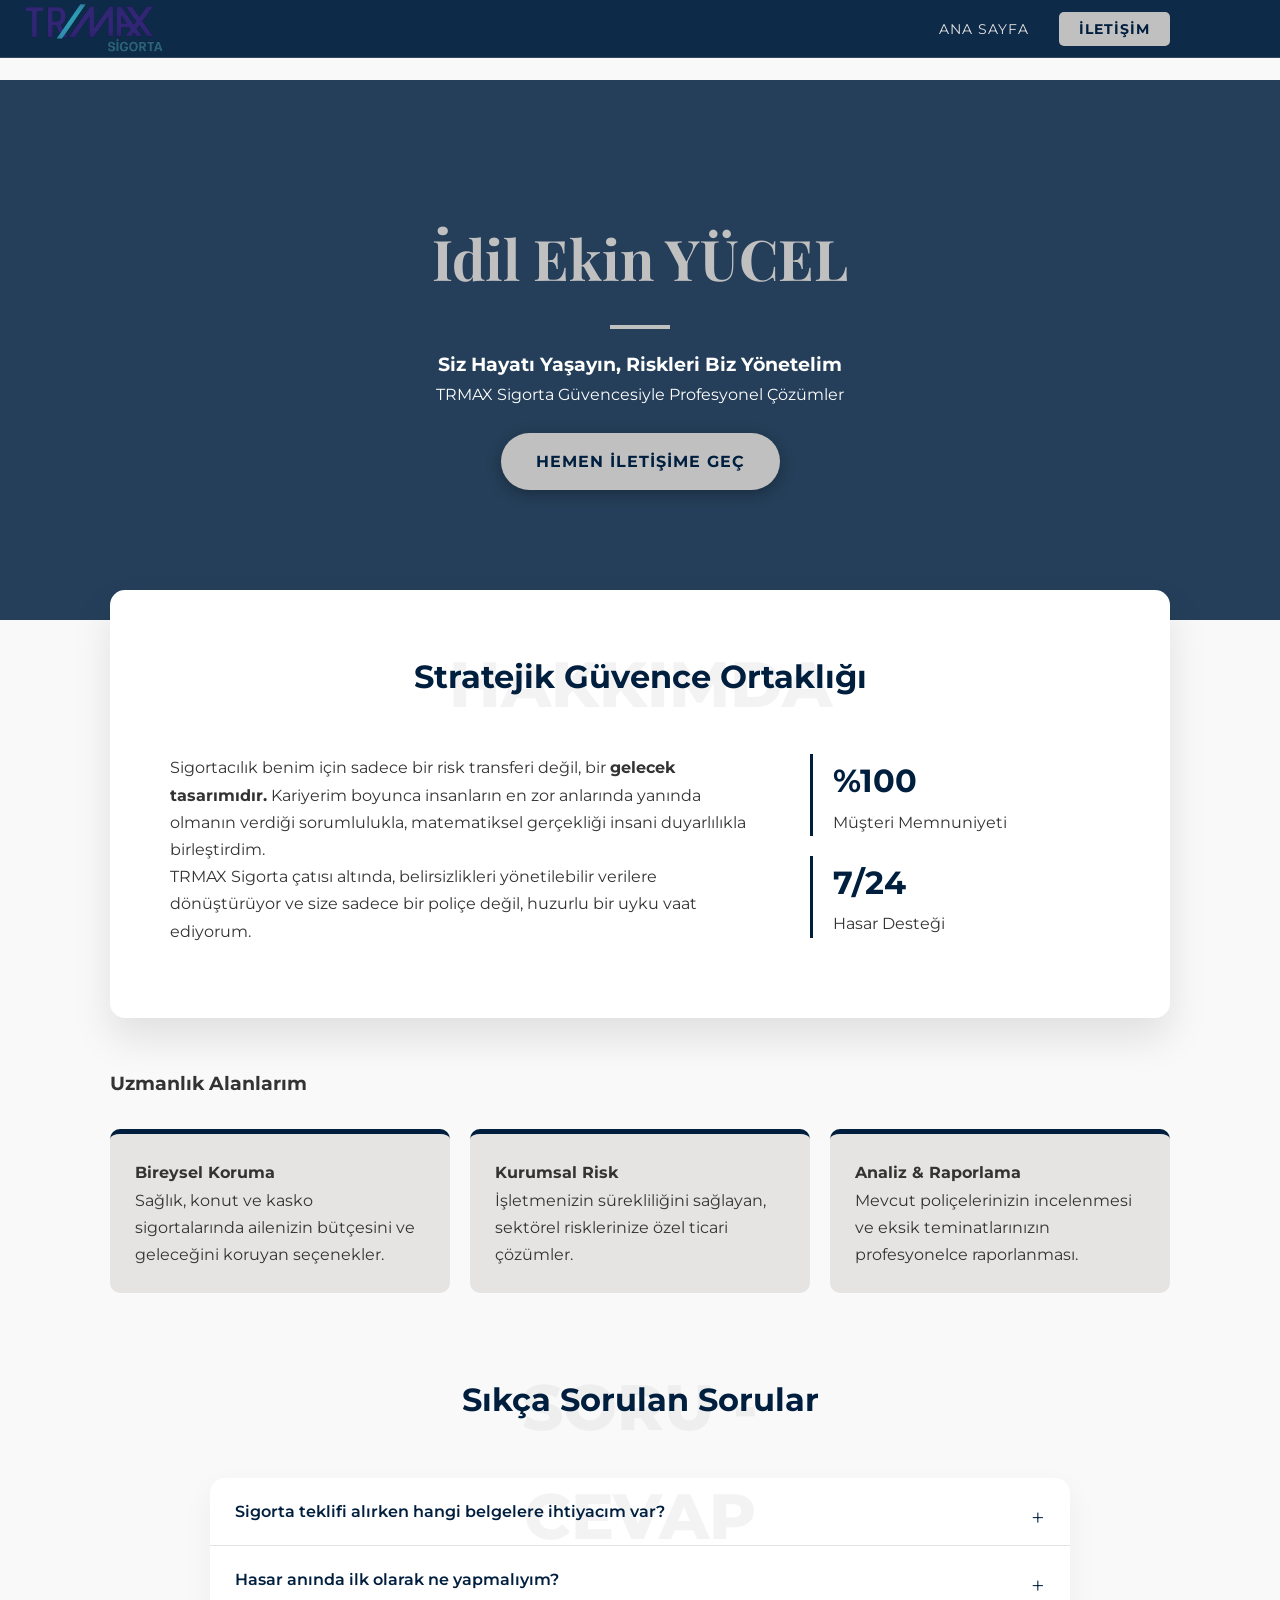
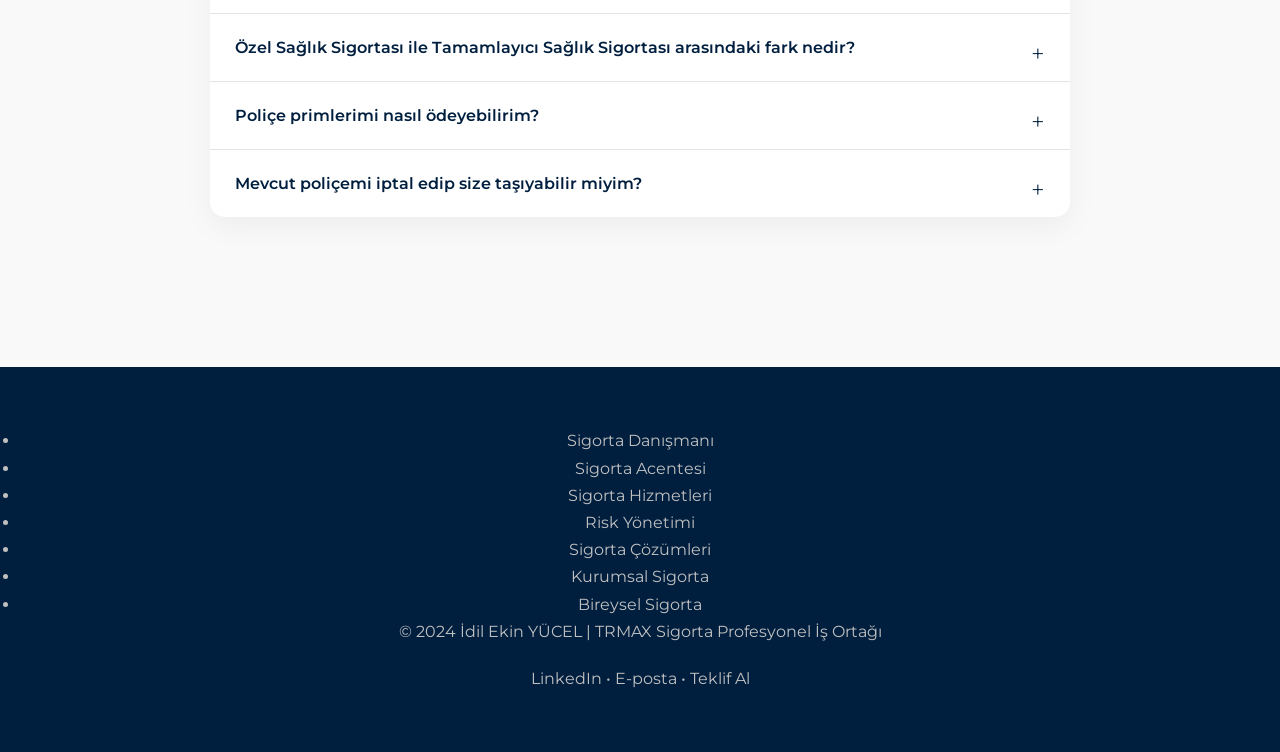
==== index.html @ 64716ee7 "ilk yükleme" ====
<!DOCTYPE html>
<html lang="tr">

<head>
    <meta charset="UTF-8">
    <meta name="viewport" content="width=device-width, initial-scale=1.0">

    <title>İdil Ekin Yücel | Sigorta ve Risk Yönetimi Danışmanı</title>
    <meta name="description"
        content="İdil Ekin Yücel, TRMAX Sigorta güvencesiyle bireysel ve kurumsal sigorta çözümleri sunan profesyonel risk yönetimi danışmanıdır.">
    <meta name="keywords"
        content="sigorta, kasko, trafik sigortası, tamamlayıcı sağlık sigortası, özel sağlık sigortası, konut sigortası, DASK, risk yönetimi">
    <meta name="author" content="İdil Ekin Yücel">
    <meta name="robots" content="index, follow">


    <link rel="canonical" href="https://www.idilekinyucel.com/">


    <meta property="og:title" content="İdil Ekin Yücel | Sigorta ve Risk Yönetimi Danışmanı">
    <meta property="og:description"
        content="Siz hayatı yaşayın, riskleri biz yönetelim. TRMAX Sigorta güvencesiyle profesyonel sigorta çözümleri.">
    <meta property="og:type" content="website">
    <meta property="og:url" content="https://www.idilekinyucel.com/">
    <meta property="og:image" content="https://www.idilekinyucel.com/assets/og-image.jpg">


    <meta name="twitter:card" content="summary_large_image">
    <meta name="twitter:title" content="İdil Ekin Yücel | Sigorta Danışmanı">
    <meta name="twitter:description"
        content="Bireysel ve kurumsal sigorta çözümleriyle risklerinizi güvence altına alın.">
    <meta name="twitter:image" content="https://www.idilekinyucel.com/assets/og-image.jpg">


    <link rel="icon" href="/favicon.ico" type="image/x-icon">


    <link rel="preconnect" href="https://fonts.googleapis.com">
    <link rel="preconnect" href="https://fonts.gstatic.com" crossorigin>
    <link
        href="https://fonts.googleapis.com/css2?family=Montserrat:wght@300;400;700&family=Playfair+Display:wght@700&display=swap"
        rel="stylesheet">
    <link rel="stylesheet" href="style.css">
    <link
        href="https://fonts.googleapis.com/css2?family=Montserrat:wght@300;400;700&family=Playfair+Display:wght@700&display=swap"
        rel="stylesheet">
    <meta name="robots" content="index, follow">
    <link rel="canonical" href="https://www.idilekinyucel.com/">
    <meta name="keywords" content="
sigorta danışmanı, 
kasko sigortası, 
trafik sigortası, 
tamamlayıcı sağlık sigortası, 
özel sağlık sigortası, 
konut sigortası, 
DASK, 
risk yönetimi,
İdil Ekin Yücel
">

    <script type="application/ld+json">
{
  "@context": "https://schema.org",
  "@type": "InsuranceAgency",
  "name": "İdil Ekin Yücel",
  "url": "https://www.idilekinyucel.com",
  "logo": "https://www.idilekinyucel.com/assets/logo.png",
  "description": "TRMAX Sigorta güvencesiyle bireysel ve kurumsal sigorta çözümleri.",
  "address": {
    "@type": "PostalAddress",
    "addressLocality": "İstanbul",
    "addressCountry": "TR"
  }
}
</script>


</head>

<body>
    <nav class="navbar">
        <div class="nav-container">
            <a href="index.html" class="nav-logo"><img src="./assests/logo.png" alt="" id="logo"></a>

            <div class="menu-icon" id="menuBtn">
                <div class="bar"></div>
                <div class="bar"></div>
                <div class="bar"></div>
            </div>

            <ul class="nav-links" id="navLinks">
                <li><a href="index.html">Ana Sayfa</a></li>

                <li><a href="iletisim.html" class="nav-btn">İletişim</a></li>
            </ul>
        </div>
    </nav>

    <header>
        <div class="overlay"></div>
        <div class="header-content">
            <h1>İdil Ekin YÜCEL</h1>
            <div class="divider"></div>
            <h3>Siz Hayatı Yaşayın, Riskleri Biz Yönetelim</h3>
            <p>TRMAX Sigorta Güvencesiyle Profesyonel Çözümler</p>

            <a href="https://wa.me/905382424696?text=Merhaba%20İdil%20Hanım,%20sigorta%20teklifi%20almak%20istiyorum."
                target="_blank" class="main-cta-btn">Hemen İletişime Geç</a>
        </div>
    </header>

    <main>
        <section class="about-section">
            <div class="section-title">
                <h2>Stratejik Güvence Ortaklığı</h2>
                <span>Hakkımda</span>
            </div>
            <div class="about-grid">
                <div class="about-text">
                    <p>Sigortacılık benim için sadece bir risk transferi değil, bir <strong>gelecek
                            tasarımıdır.</strong> Kariyerim boyunca insanların en zor anlarında yanında olmanın verdiği
                        sorumlulukla, matematiksel gerçekliği insani duyarlılıkla birleştirdim.</p>
                    <p>TRMAX Sigorta çatısı altında, belirsizlikleri yönetilebilir verilere dönüştürüyor ve size sadece
                        bir poliçe değil, huzurlu bir uyku vaat ediyorum.</p>
                </div>
                <div class="about-stats">
                    <div class="stat-item"><strong>%100</strong> <span>Müşteri Memnuniyeti</span></div>
                    <div class="stat-item"><strong>7/24</strong> <span>Hasar Desteği</span></div>
                </div>
            </div>
        </section>

        <section class="services-section">
            <div class="a1">
                <h3>Uzmanlık Alanlarım</h3>
                <div class="service-cards">
                    <div class="card">
                        <h4>Bireysel Koruma</h4>
                        <p>Sağlık, konut ve kasko sigortalarında ailenizin bütçesini ve geleceğini koruyan seçenekler.
                        </p>
                    </div>
                    <div class="card">
                        <h4>Kurumsal Risk</h4>
                        <p>İşletmenizin sürekliliğini sağlayan, sektörel risklerinize özel ticari çözümler.</p>
                    </div>
                    <div class="card">
                        <h4>Analiz & Raporlama</h4>
                        <p>Mevcut poliçelerinizin incelenmesi ve eksik teminatlarınızın profesyonelce raporlanması.</p>
                    </div>
                </div>
            </div>
        </section>

        <section class="faq-section">
            <div class="section-title">
                <h2>Sıkça Sorulan Sorular</h2>
                <span>Soru - Cevap</span>
            </div>

            <div class="faq-container">
                <details class="faq-item">
                    <summary>Sigorta teklifi alırken hangi belgelere ihtiyacım var?</summary>
                    <div class="faq-content">
                        <p>İhtiyaç duyulan belgeler sigorta türüne göre değişmektedir. Örneğin; kasko için ruhsat
                            bilgileriniz yeterliyken, sağlık sigortası için TC kimlik numaranız ve varsa geçmiş sağlık
                            beyanınız gereklidir. WhatsApp butonuna tıklayarak size özel listeyi isteyebilirsiniz.</p>
                    </div>
                </details>

                <details class="faq-item">
                    <summary>Hasar anında ilk olarak ne yapmalıyım?</summary>
                    <div class="faq-content">
                        <p>Güvenliğinizi sağladıktan sonra vakit kaybetmeden tutanak tutmalı ve hasarın fotoğraflarını
                            çekmelisiniz. Ardından 7/24 bana veya poliçenizde belirtilen hasar destek hattına ulaşarak
                            süreci başlatabilirsiniz.</p>
                    </div>
                </details>

                <details class="faq-item">
                    <summary>Özel Sağlık Sigortası ile Tamamlayıcı Sağlık Sigortası arasındaki fark nedir?</summary>
                    <div class="faq-content">
                        <p>Özel Sağlık Sigortası, anlaşmalı tüm özel hastanelerde geniş kapsam sunar. Tamamlayıcı Sağlık
                            Sigortası ise SGK ile anlaşmalı özel hastanelerde çıkan fark ücretini kapsayarak daha
                            ekonomik bir çözüm sunar.</p>
                    </div>
                </details>

                <details class="faq-item">
                    <summary>Poliçe primlerimi nasıl ödeyebilirim?</summary>
                    <div class="faq-content">
                        <p>Ödemelerinizi kredi kartı ile tek çekim veya anlaşmalı bankalara göre 9 taksite kadar
                            böldürerek güvenli bir şekilde gerçekleştirebilirsiniz.</p>
                    </div>
                </details>

                <details class="faq-item">
                    <summary>Mevcut poliçemi iptal edip size taşıyabilir miyim?</summary>
                    <div class="faq-content">
                        <p>Evet, mevcut haklarınızın (örneğin sağlık sigortasındaki hasarsızlık indirimi veya bekleme
                            süresi) korunarak poliçenizin taşınması mümkündür. Ücretsiz analiz için mevcut poliçenizi
                            benimle paylaşabilirsiniz.</p>
                    </div>
                </details>
            </div>
        </section>
    </main>

    <footer>
        <div class="mobile-sticky-bar">
            <a href="https://wa.me/905XXXXXXXXX?text=Merhaba%20İdil%20Hanım,%20sigorta%20teklifi%20almak%20istiyorum."
                target="_blank" class="mobile-cta-btn wp-btn">
                <img src="https://cdn-icons-png.flaticon.com/16/733/733585.png" alt="wp"
                    style="width:16px; margin-right:8px;">
                WhatsApp ile Teklif Al
            </a>
        </div>
        <ul>
            <li>Sigorta Danışmanı</li>
            <li>Sigorta Acentesi</li>
            <li>Sigorta Hizmetleri</li>
            <li>Risk Yönetimi</li>
            <li>Sigorta Çözümleri</li>
            <li>Kurumsal Sigorta</li>
            <li>Bireysel Sigorta</li>
        </ul>
        <p>&copy; 2024 İdil Ekin YÜCEL | TRMAX Sigorta Profesyonel İş Ortağı</p>
        <div class="contact-links">
            <span>LinkedIn</span> • <span>E-posta</span> • <span>Teklif Al</span>
        </div>
    </footer>
    <script>
        const menuBtn = document.getElementById('menuBtn');
        const navLinks = document.getElementById('navLinks');

        menuBtn.addEventListener('click', () => {
            navLinks.classList.toggle('active');
            menuBtn.classList.toggle('toggle');
        });

        document.querySelectorAll('.nav-links a').forEach(link => {
            link.addEventListener('click', () => {
                navLinks.classList.remove('active');
                menuBtn.classList.remove('toggle');
            });
        });
    </script>

</body>


</html>
---- style.css ----
:root {
    --navy: #001f3f;
    --navy-light: #003366;
    --silver: #C0C0C0;
    --platinum: #E5E4E2;
    --white: #ffffff;
}

* {
    margin: 0;
    padding: 0;
    box-sizing: border-box;
}

body {
    font-family: 'Montserrat', sans-serif;
    background-color: #f9f9f9;
    color: #333;
    line-height: 1.7;
    padding-top: 80px;
}

/* Header & Hero Section */
header {
    height: 60vh;
    background: url('https://images.unsplash.com/photo-1450101499163-c8848c66ca85?auto=format&fit=crop&w=1350&q=80') center/cover no-repeat;
    position: relative;
    display: flex;
    align-items: center;
    justify-content: center;
    color: var(--white);
    text-align: center;
}

.overlay {
    position: absolute;
    top: 0;
    left: 0;
    width: 100%;
    height: 100%;
    background: rgba(0, 31, 63, 0.85);
    /* Koyu mavi filtre */
}

.header-content {
    position: relative;
    z-index: 1;
}

header h1 {
    font-family: 'Playfair Display', serif;
    font-size: 3.5rem;
    margin-bottom: 10px;
    color: var(--silver);
}

.divider {
    width: 60px;
    height: 4px;
    background: var(--silver);
    margin: 20px auto;
}

/* Section Başlıkları */
.section-title {
    text-align: center;
    margin-bottom: 50px;
    position: relative;
}

.section-title h2 {
    font-size: 2rem;
    color: var(--navy);
    z-index: 1;
    position: relative;
}

.section-title span {
    position: absolute;
    top: -20px;
    left: 50%;
    transform: translateX(-50%);
    font-size: 4rem;
    opacity: 0.05;
    font-weight: 800;
    text-transform: uppercase;
}

/* Main Layout */
main {
    max-width: 1100px;
    margin: -50px auto 50px;
    /* Header üzerine hafif taşma */
    padding: 20px;
    position: relative;
}

/* Hakkımda Grid */
.about-section {
    background: var(--white);
    padding: 60px;
    border-radius: 15px;
    box-shadow: 0 20px 40px rgba(0, 0, 0, 0.1);
    margin-bottom: 50px;
}

.about-grid {
    display: grid;
    grid-template-columns: 2fr 1fr;
    gap: 40px;
}

.stat-item {
    border-left: 3px solid var(--navy);
    padding-left: 20px;
    margin-bottom: 20px;
}

.stat-item strong {
    display: block;
    font-size: 2rem;
    color: var(--navy);
}

/* Servis Kartları */
.service-cards {
    display: grid;
    grid-template-columns: repeat(auto-fit, minmax(250px, 1fr));
    gap: 20px;
    margin-top: 30px;
}

.card {
    background: var(--platinum);
    padding: 25px;
    border-radius: 10px;
    border-top: 5px solid var(--navy);
    transition: 0.3s;
}

.card:hover {
    background: var(--silver);
}

/* Blog Alanı */
.blog-grid {
    display: grid;
    grid-template-columns: 1fr 1fr;
    gap: 30px;
}

.blog-card {
    background: var(--white);
    padding: 30px;
    border-radius: 10px;
    box-shadow: 0 5px 15px rgba(0, 0, 0, 0.05);
}

.blog-date {
    font-size: 0.8rem;
    color: gray;
    margin-bottom: 10px;
}

.read-more {
    text-decoration: none;
    color: var(--navy);
    font-weight: bold;
    font-size: 0.9rem;
    display: inline-block;
    margin-top: 15px;
}

/* Footer */
footer {
    background: var(--navy);
    color: var(--silver);
    padding: 60px 20px;
    text-align: center;
}

.contact-links {
    margin-top: 20px;
}

@media (max-width: 768px) {

    .about-grid,
    .blog-grid {
        grid-template-columns: 1fr;
    }

    header h1 {
        font-size: 2.5rem;
    }
}

/* İletişim Sayfası Özel Tasarımı */
.contact-header {
    height: 40vh;
    /* İletişim sayfasında header daha kısa olabilir */
}

.contact-container {
    display: grid;
    grid-template-columns: 1fr 1.5fr;
    gap: 50px;
    background: var(--white);
    padding: 50px;
    border-radius: 15px;
    box-shadow: 0 20px 40px rgba(0, 0, 0, 0.1);
}

.contact-info h3 {
    margin-bottom: 25px;
    border-bottom: 2px solid var(--navy);
}

.info-item {
    margin-bottom: 25px;
}

.info-item strong {
    color: var(--navy);
    display: block;
    margin-bottom: 5px;
}

/* Form Tasarımı */
.contact-form {
    display: flex;
    flex-direction: column;
    gap: 20px;
}

.form-group {
    display: flex;
    flex-direction: column;
    gap: 8px;
}

.form-group label {
    font-size: 0.9rem;
    font-weight: 600;
    color: var(--navy);
}

.form-group input,
.form-group select,
.form-group textarea {
    padding: 12px;
    border: 1px solid #ddd;
    border-radius: 5px;
    font-family: 'Montserrat', sans-serif;
    background: #fdfdfd;
}

.form-group input:focus {
    outline: none;
    border-color: var(--navy);
    box-shadow: 0 0 5px rgba(0, 31, 63, 0.2);
}

.submit-btn {
    background: var(--navy);
    color: var(--white);
    padding: 15px;
    border: none;
    border-radius: 5px;
    font-weight: bold;
    cursor: pointer;
    transition: 0.3s;
    text-transform: uppercase;
    letter-spacing: 1px;
}

.submit-btn:hover {
    background: var(--navy-light);
    transform: translateY(-2px);
}

/* Mobil Uyumluluk */
@media (max-width: 768px) {
    .contact-container {
        grid-template-columns: 1fr;
        padding: 30px;
    }
}

/* Masaüstü CTA Buton Stili (Header için) */
.main-cta-btn {
    display: inline-block;
    margin-top: 25px;
    padding: 15px 35px;
    background-color: var(--silver);
    /* Gümüş tonu */
    color: var(--navy);
    text-decoration: none;
    font-weight: 700;
    border-radius: 50px;
    transition: all 0.3s ease;
    text-transform: uppercase;
    letter-spacing: 1px;
    box-shadow: 0 4px 15px rgba(0, 0, 0, 0.3);
}

.main-cta-btn:hover {
    background-color: var(--white);
    transform: scale(1.05);
    box-shadow: 0 6px 20px rgba(0, 0, 0, 0.4);
}

/* Mobil Sabit Buton Barı (Varsayılan olarak gizli) */
.mobile-sticky-bar {
    display: none;
    /* Masaüstünde görünmez */
    position: fixed;
    bottom: 0;
    left: 0;
    width: 100%;
    background: var(--white);
    padding: 12px 20px;
    box-shadow: 0 -5px 20px rgba(0, 0, 0, 0.1);
    z-index: 9999;
}

.mobile-cta-btn {
    display: block;
    background: var(--navy);
    color: var(--white);
    text-align: center;
    padding: 15px;
    border-radius: 10px;
    text-decoration: none;
    font-weight: 700;
    font-size: 1rem;
}

/* --- MEDYA SORGULARI (Buton Davranışı) --- */

@media (max-width: 768px) {

    /* Mobilde alttaki sabit butonu göster */
    .mobile-sticky-bar {
        display: block;
    }

    /* Mobilde sayfa içeriğinin butonun altında kalmaması için footer'a boşluk ekle */
    footer {
        padding-bottom: 80px;
    }

    /* Header'daki butonu mobilde istersen biraz küçültebilirsin */
    .main-cta-btn {
        padding: 12px 25px;
        font-size: 0.9rem;
    }
}

/* Navigasyon Barı Stili */
.navbar {
    position: fixed;
    top: 0;
    left: 0;
    width: 100%;
    background: rgba(0, 31, 63, 0.95);
    /* Koyu mavi, hafif transparan */
    backdrop-filter: blur(10px);
    /* Modern cam efekti */
    z-index: 10000;
    border-bottom: 1px solid rgba(192, 192, 192, 0.2);
    padding: 15px 0;
}

.nav-container {
    max-width: 1100px;
    margin: 0 auto;
    display: flex;
    justify-content: space-between;
    align-items: center;
    padding: 0 20px;
}

.nav-logo {
    color: var(--white);
    font-family: 'Playfair Display', serif;
    font-size: 1.5rem;
    font-weight: bold;
    text-decoration: none;
    letter-spacing: 2px;
}

.nav-logo span {
    color: var(--silver);
}

.nav-links {
    list-style: none;
    display: flex;
    align-items: center;
    gap: 30px;
}

.nav-links a {
    text-decoration: none;
    color: var(--platinum);
    font-size: 0.9rem;
    font-weight: 400;
    transition: 0.3s;
    text-transform: uppercase;
    letter-spacing: 1px;
}

.nav-links a:hover {
    color: var(--silver);
}

/* Menüdeki İletişim Butonu */
.nav-links .nav-btn {
    background: var(--silver);
    color: var(--navy);
    padding: 8px 20px;
    border-radius: 5px;
    font-weight: 700;
}

.nav-links .nav-btn:hover {
    background: var(--white);
    transform: translateY(-2px);
}

/* Header'ı menünün altında kalmaması için yukarıdan boşluk verelim */
header {
    margin-top: 0;
    /* Mevcut header zaten tam ekran veya yüksek, menü üzerine biner */
}

/* Mobil Menü Ayarı */
@media (max-width: 768px) {
    .nav-links {
        gap: 15px;
    }

    .nav-logo {
        font-size: 1.2rem;
    }

    .nav-links a {
        font-size: 0.75rem;
    }
}

/* WhatsApp Özel Rengi ve Stili */
.wp-btn {
    background-color: #25D366 !important;
    /* WhatsApp Yeşili */
    color: white !important;
    display: flex;
    align-items: center;
    justify-content: center;
    border: none;
}

.wp-btn:hover {
    background-color: #128C7E !important;
    /* Koyu WhatsApp Yeşili */
    transform: translateY(-2px);
}

/* Header'daki ana butonun üzerine gelince yeşile dönmesini istersen: */
.main-cta-btn:hover {
    background-color: #25D366;
    color: white;
    border-color: #25D366;
}

/* FAQ Bölümü Stilleri */
.faq-section {
    max-width: 900px;
    margin: 60px auto;
    padding: 20px;
}

.faq-container {
    background: var(--white);
    border-radius: 15px;
    box-shadow: 0 10px 30px rgba(0, 0, 0, 0.05);
    overflow: hidden;
}

.faq-item {
    border-bottom: 1px solid var(--platinum);
}

.faq-item:last-child {
    border-bottom: none;
}

/* Soru Başlığı (Summary) */
summary {
    padding: 20px 25px;
    font-weight: 600;
    color: var(--navy);
    cursor: pointer;
    list-style: none;
    /* Standart oku gizle */
    position: relative;
    transition: background 0.3s;
}

summary:hover {
    background-color: #f8f9fa;
}

/* Kendi ok işaretimizi ekleyelim */
summary::after {
    content: '+';
    position: absolute;
    right: 25px;
    font-size: 1.5rem;
    font-weight: 300;
    transition: transform 0.3s;
}

/* Açıldığında okun dönmesi */
details[open] summary::after {
    transform: rotate(45deg);
    color: var(--silver);
}

/* Cevap İçeriği (Content) */
.faq-content {
    padding: 0 25px 20px 25px;
    color: #555;
    font-size: 0.95rem;
    line-height: 1.6;
    animation: slideDown 0.4s ease-out;
}

/* Açılma Animasyonu */
@keyframes slideDown {
    from {
        opacity: 0;
        transform: translateY(-10px);
    }

    to {
        opacity: 1;
        transform: translateY(0);
    }
}

/* --- MOBİL NAVBAR --- */

.menu-icon {
    display: none;
    flex-direction: column;
    gap: 5px;
    cursor: pointer;
}

.menu-icon .bar {
    width: 25px;
    height: 3px;
    background: var(--silver);
    transition: 0.3s;
}

/* Mobilde menü */
@media (max-width: 768px) {

    .menu-icon {
        display: flex;
    }

    .nav-links {
        position: absolute;
        top: 70px;
        left: 0;
        width: 100%;
        background: rgba(0, 31, 63, 0.98);
        flex-direction: column;
        align-items: center;
        gap: 25px;
        padding: 30px 0;
        display: none;
    }

    .nav-links.active {
        display: flex;
    }
}

/* Hamburger -> X animasyonu */
.menu-icon.toggle .bar:nth-child(1) {
    transform: rotate(45deg) translate(5px, 5px);
}

.menu-icon.toggle .bar:nth-child(2) {
    opacity: 0;
}

.menu-icon.toggle .bar:nth-child(3) {
    transform: rotate(-45deg) translate(6px, -6px);
}

@media (max-width: 768px) {
    main {
        margin-bottom: 100px;
    }
}

#logo {
    position: absolute;
    width: 150px;
    height: auto;
    top: -50px;
    left: 20px;
}
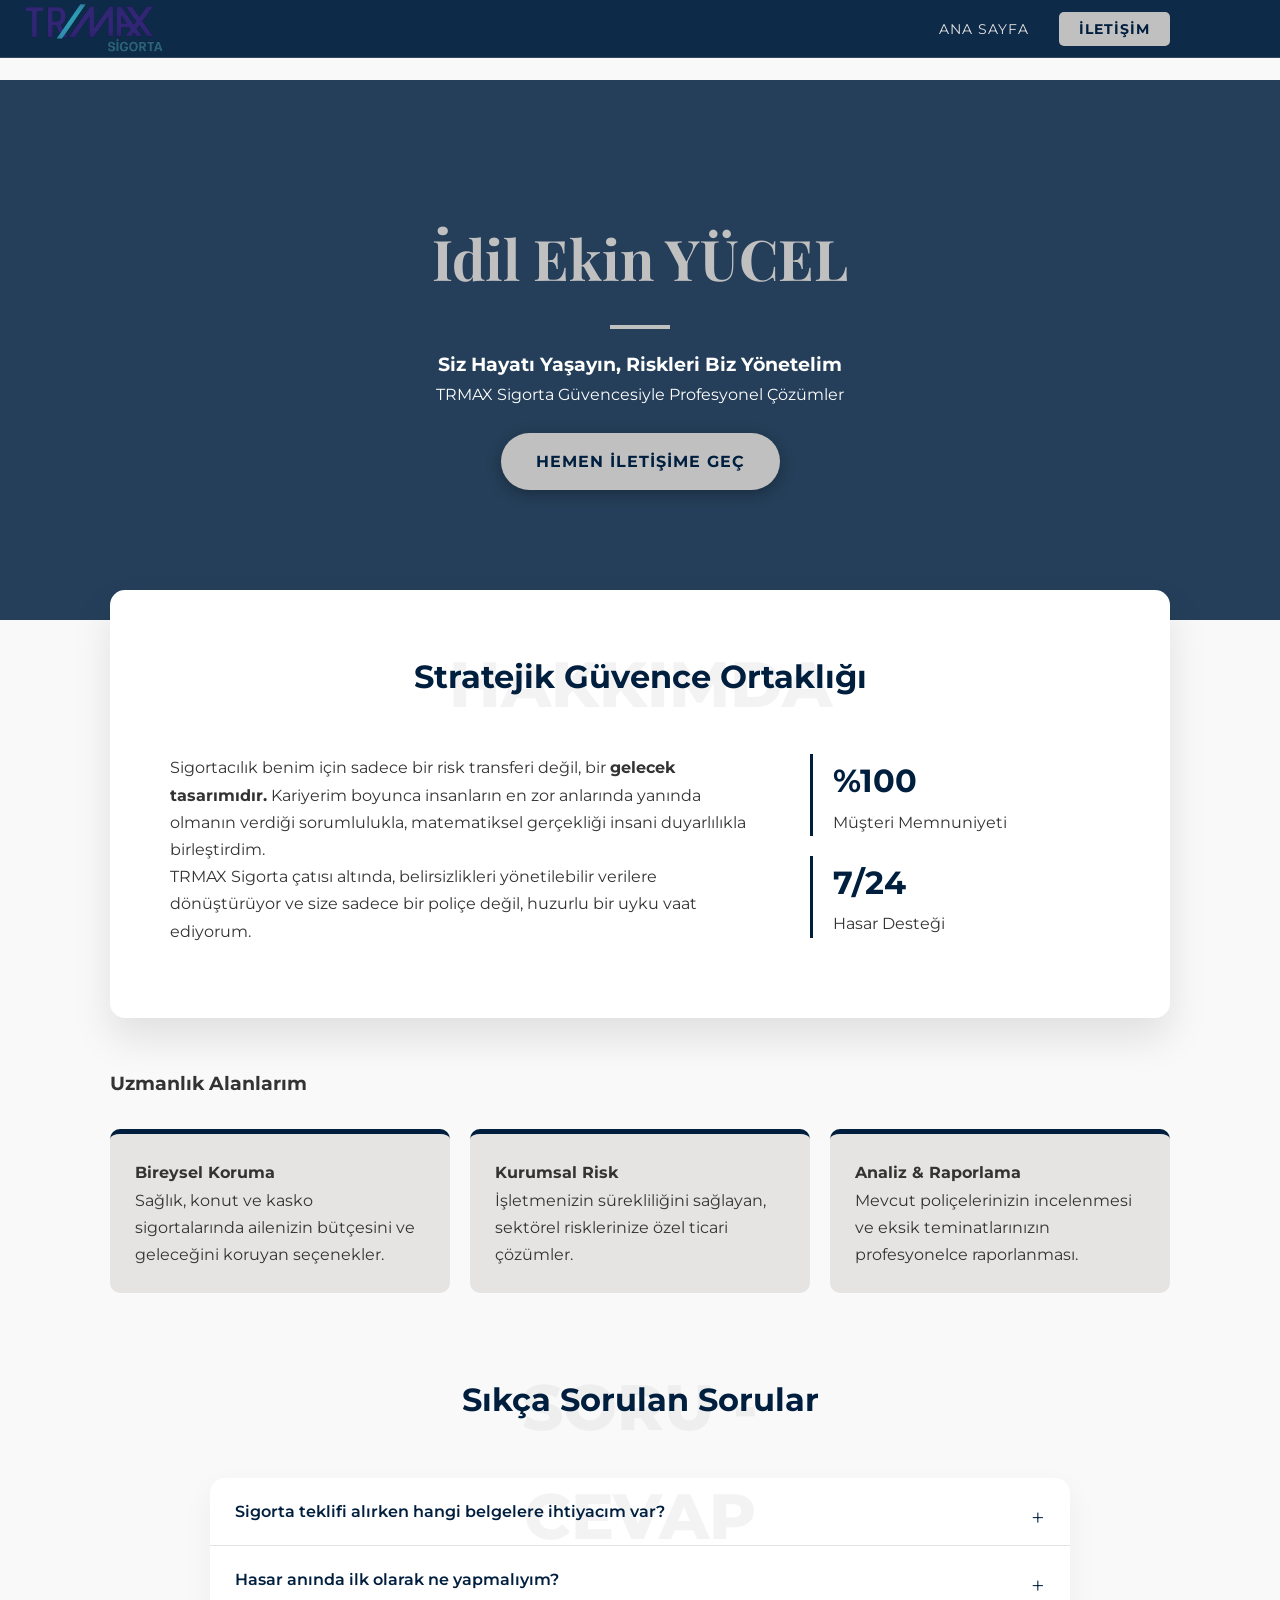
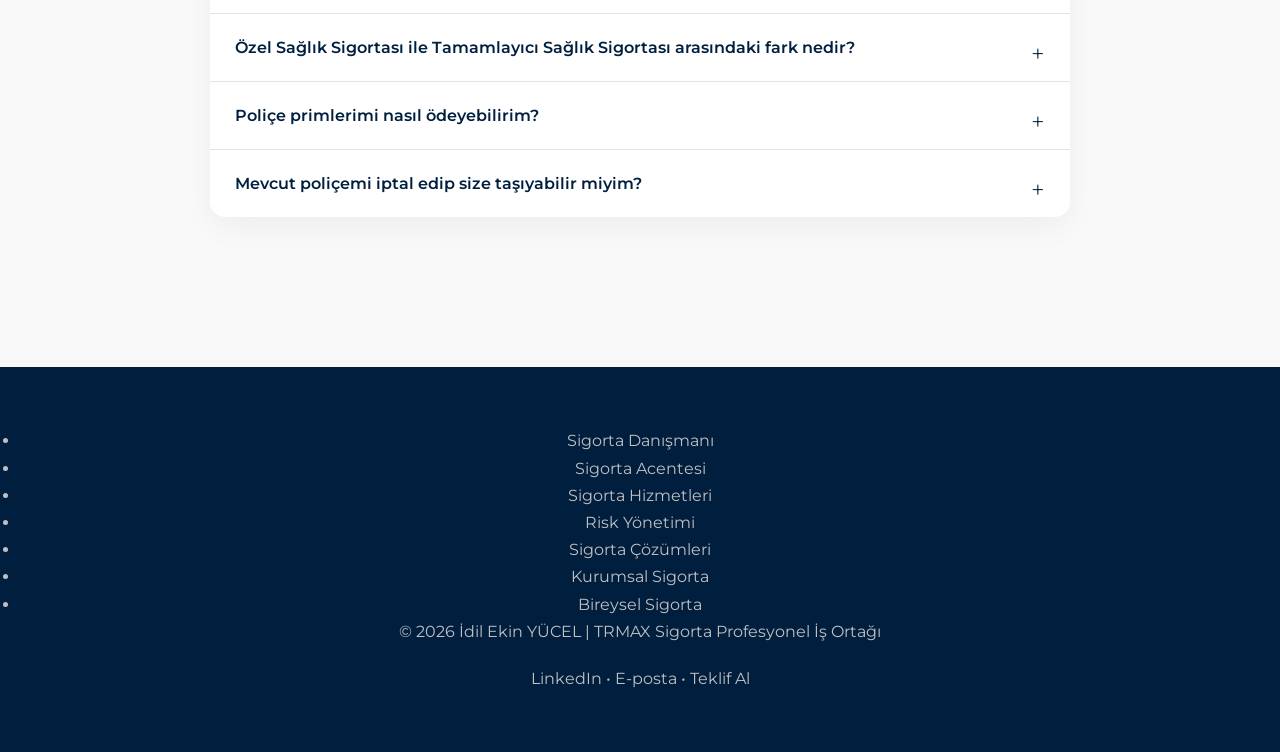
==== commit 340ad91f: "Update copyright year in footer to 2026" ====
--- a/index.html
+++ b/index.html
@@ -223,7 +223,7 @@
             <li>Kurumsal Sigorta</li>
             <li>Bireysel Sigorta</li>
         </ul>
-        <p>&copy; 2024 İdil Ekin YÜCEL | TRMAX Sigorta Profesyonel İş Ortağı</p>
+        <p>&copy; 2026 İdil Ekin YÜCEL | TRMAX Sigorta Profesyonel İş Ortağı</p>
         <div class="contact-links">
             <span>LinkedIn</span> • <span>E-posta</span> • <span>Teklif Al</span>
         </div>
@@ -248,4 +248,4 @@
 </body>
 
 
-</html>+</html>
